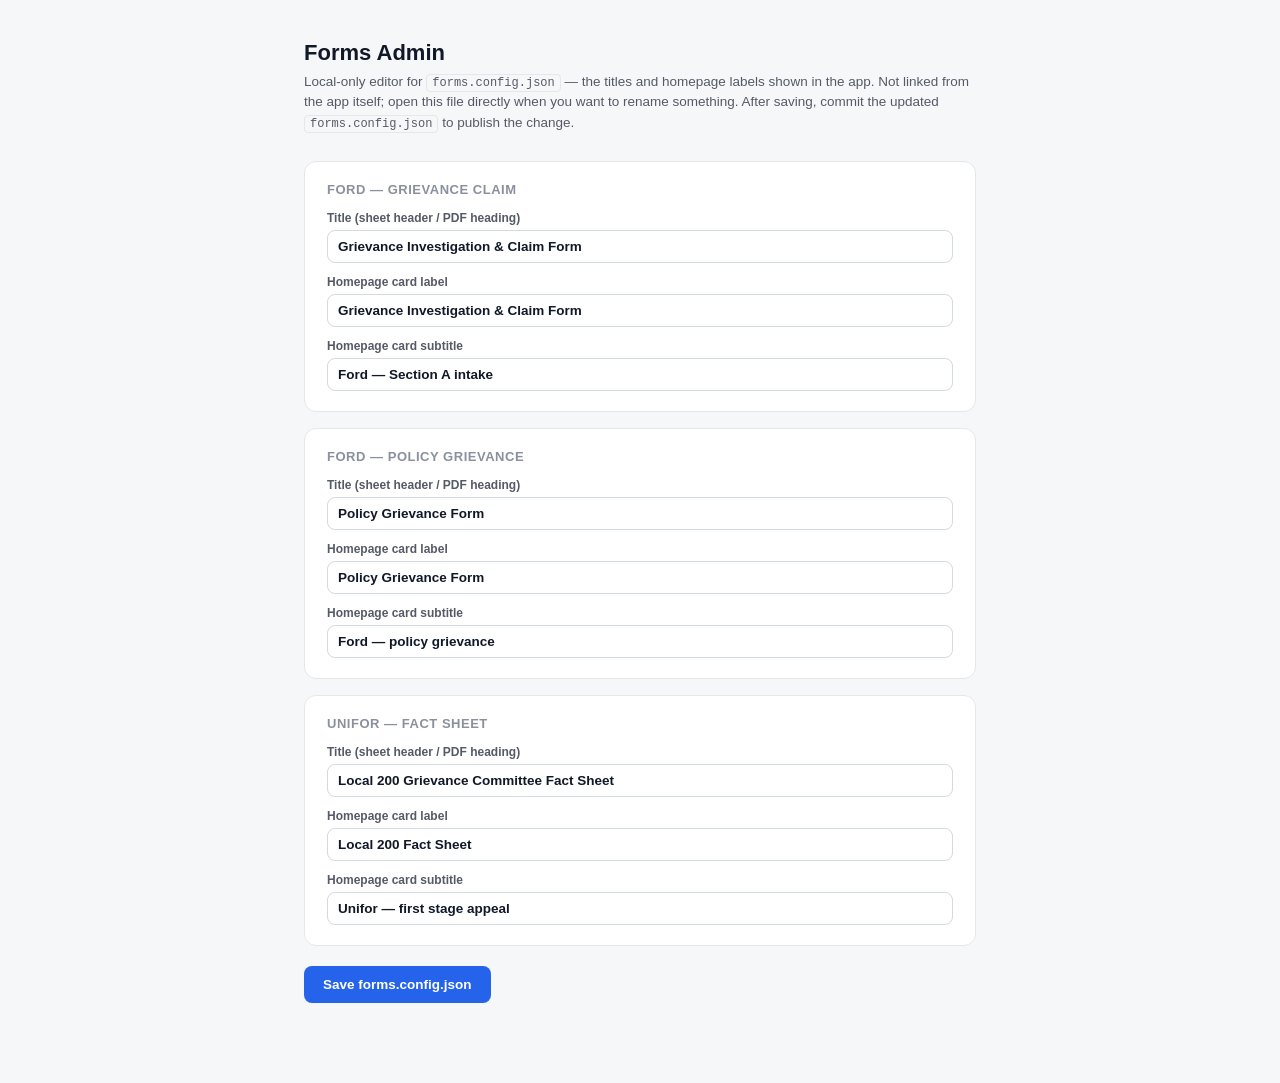
==== admin.html @ e6e23521 "Add Policy Grievance form, homepage previews, config-driven titles - Fix Section A's two stacked fie" ====
<!DOCTYPE html>
<html lang="en">
<head>
<meta charset="UTF-8">
<meta name="viewport" content="width=device-width, initial-scale=1.0">
<title>Forms Admin</title>
<style>
  :root {
    --c-bg: #f6f7f9;
    --c-surface: #ffffff;
    --c-text: #111827;
    --c-text-muted: #555a66;
    --c-text-faint: #8a909c;
    --c-border: #e5e7eb;
    --c-border-strong: #d5d9e0;
    --c-accent: #2563eb;
    --c-accent-hover: #1d4ed8;
    --c-accent-text: #ffffff;
  }
  * { box-sizing: border-box; }
  body {
    margin: 0;
    background: var(--c-bg);
    color: var(--c-text);
    font-family: -apple-system, BlinkMacSystemFont, "Segoe UI", Inter, Roboto, sans-serif;
    font-size: 14px;
  }
  .wrap { max-width: 720px; margin: 0 auto; padding: 40px 24px 80px; }
  h1 { font-size: 22px; margin: 0 0 6px; }
  .lede { color: var(--c-text-muted); margin: 0 0 28px; font-size: 13.5px; line-height: 1.5; }
  .lede strong { color: var(--c-text); }
  .card {
    background: var(--c-surface);
    border: 1px solid var(--c-border);
    border-radius: 12px;
    padding: 20px 22px;
    margin-bottom: 16px;
  }
  .card h2 {
    font-size: 13px;
    text-transform: uppercase;
    letter-spacing: 0.04em;
    color: var(--c-text-faint);
    margin: 0 0 14px;
  }
  label {
    display: flex;
    flex-direction: column;
    gap: 5px;
    font-size: 12px;
    font-weight: 600;
    color: var(--c-text-muted);
    margin-bottom: 12px;
  }
  label:last-child { margin-bottom: 0; }
  input {
    font: inherit;
    font-size: 13.5px;
    color: var(--c-text);
    border: 1px solid var(--c-border-strong);
    border-radius: 8px;
    padding: 8px 10px;
  }
  input:focus { outline: 2px solid var(--c-accent); outline-offset: 1px; }
  .actions { display: flex; align-items: center; gap: 12px; margin-top: 20px; }
  button {
    font: inherit;
    font-weight: 600;
    font-size: 13.5px;
    padding: 10px 18px;
    border-radius: 8px;
    border: 1px solid transparent;
    cursor: pointer;
  }
  .btn-primary { background: var(--c-accent); color: var(--c-accent-text); }
  .btn-primary:hover { background: var(--c-accent-hover); }
  .status { font-size: 12.5px; color: var(--c-text-muted); }
  .status.error { color: #b91c1c; }
  .status.ok { color: #15803d; }
  code {
    background: var(--c-bg);
    border: 1px solid var(--c-border);
    border-radius: 4px;
    padding: 1px 5px;
    font-size: 12px;
  }
</style>
</head>
<body>

<div class="wrap">
  <h1>Forms Admin</h1>
  <p class="lede">
    Local-only editor for <code>forms.config.json</code> — the titles and homepage labels shown
    in the app. Not linked from the app itself; open this file directly when you want to rename
    something. After saving, commit the updated <code>forms.config.json</code> to publish the
    change.
  </p>

  <div id="cards"></div>

  <div class="actions">
    <button type="button" class="btn-primary" id="saveBtn">Save forms.config.json</button>
    <span class="status" id="status"></span>
  </div>
</div>

<script>
const FIELDS = [
  { key: 'title', label: 'Title (sheet header / PDF heading)' },
  { key: 'homeLabel', label: 'Homepage card label' },
  { key: 'homeSub', label: 'Homepage card subtitle' },
];

const FORM_ORDER = ['ford', 'policy', 'unifor'];
const FORM_NAMES = { ford: 'Ford — Grievance Claim', policy: 'Ford — Policy Grievance', unifor: 'Unifor — Fact Sheet' };

let config = {};

async function load() {
  const res = await fetch('forms.config.json', { cache: 'no-store' });
  config = await res.json();
  render();
}

function render() {
  const container = document.getElementById('cards');
  container.innerHTML = '';
  FORM_ORDER.forEach(type => {
    if (!config[type]) return;
    const card = document.createElement('div');
    card.className = 'card';
    card.innerHTML = `<h2>${FORM_NAMES[type] || type}</h2>`;
    FIELDS.forEach(f => {
      const label = document.createElement('label');
      label.textContent = f.label;
      const input = document.createElement('input');
      input.type = 'text';
      input.value = config[type][f.key] || '';
      input.dataset.type = type;
      input.dataset.key = f.key;
      label.appendChild(input);
      card.appendChild(label);
    });
    container.appendChild(card);
  });
}

function collect() {
  const next = {};
  document.querySelectorAll('#cards input').forEach(input => {
    const { type, key } = input.dataset;
    next[type] = next[type] || {};
    next[type][key] = input.value;
  });
  return next;
}

function setStatus(msg, cls) {
  const el = document.getElementById('status');
  el.textContent = msg;
  el.className = 'status' + (cls ? ' ' + cls : '');
}

async function save() {
  const updated = { ...config, ...collect() };
  const json = JSON.stringify(updated, null, 2) + '\n';

  if (window.showSaveFilePicker) {
    try {
      const handle = await window.showSaveFilePicker({
        suggestedName: 'forms.config.json',
        types: [{ description: 'JSON', accept: { 'application/json': ['.json'] } }],
      });
      const writable = await handle.createWritable();
      await writable.write(json);
      await writable.close();
      config = updated;
      setStatus('Saved. Commit forms.config.json to publish this change.', 'ok');
      return;
    } catch (err) {
      if (err.name === 'AbortError') { setStatus('Cancelled.'); return; }
      setStatus('Could not save directly (' + err.message + ') — downloading instead.', 'error');
    }
  }

  // Fallback for browsers without the File System Access API: trigger a normal download.
  const blob = new Blob([json], { type: 'application/json' });
  const url = URL.createObjectURL(blob);
  const a = document.createElement('a');
  a.href = url;
  a.download = 'forms.config.json';
  a.click();
  URL.revokeObjectURL(url);
  setStatus('Downloaded — replace forms.config.json in the project with this file, then commit.');
}

document.getElementById('saveBtn').addEventListener('click', save);
load();
</script>
</body>
</html>
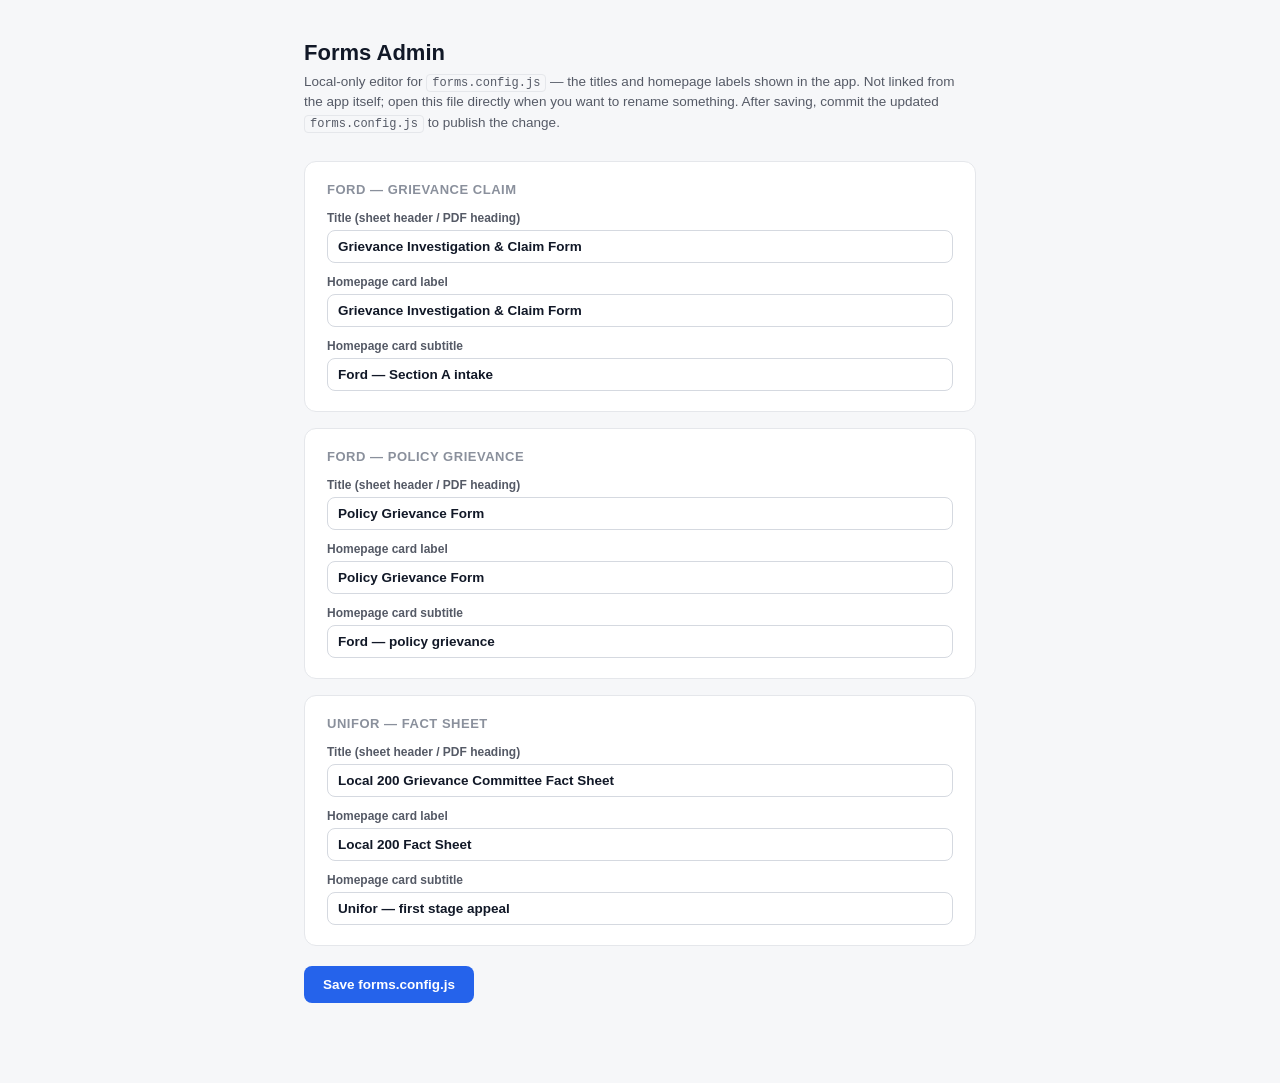
==== commit dfb44222: "Fix forms not loading when run locally: stop using fetch() for config fetch() of a local file is blo" ====
--- a/admin.html
+++ b/admin.html
@@ -91,20 +91,22 @@
 <div class="wrap">
   <h1>Forms Admin</h1>
   <p class="lede">
-    Local-only editor for <code>forms.config.json</code> — the titles and homepage labels shown
+    Local-only editor for <code>forms.config.js</code> — the titles and homepage labels shown
     in the app. Not linked from the app itself; open this file directly when you want to rename
-    something. After saving, commit the updated <code>forms.config.json</code> to publish the
+    something. After saving, commit the updated <code>forms.config.js</code> to publish the
     change.
   </p>
 
   <div id="cards"></div>
 
   <div class="actions">
-    <button type="button" class="btn-primary" id="saveBtn">Save forms.config.json</button>
+    <button type="button" class="btn-primary" id="saveBtn">Save forms.config.js</button>
     <span class="status" id="status"></span>
   </div>
 </div>
 
+<!-- Loaded as a plain script (not fetched) so this works over file:// the same as the main app -->
+<script src="forms.config.js"></script>
 <script>
 const FIELDS = [
   { key: 'title', label: 'Title (sheet header / PDF heading)' },
@@ -117,9 +119,8 @@
 
 let config = {};
 
-async function load() {
-  const res = await fetch('forms.config.json', { cache: 'no-store' });
-  config = await res.json();
+function load() {
+  config = window.FORMS_CONFIG_DATA || {};
   render();
 }
 
@@ -164,19 +165,21 @@
 
 async function save() {
   const updated = { ...config, ...collect() };
-  const json = JSON.stringify(updated, null, 2) + '\n';
+  const source = '/* Form display names — homepage card label/subtitle + sheet-header/PDF title. '
+    + 'Edited via admin.html; a plain <script src> (not fetch) so this loads fine over file://. */\n'
+    + 'window.FORMS_CONFIG_DATA = ' + JSON.stringify(updated, null, 2) + ';\n';
 
   if (window.showSaveFilePicker) {
     try {
       const handle = await window.showSaveFilePicker({
-        suggestedName: 'forms.config.json',
-        types: [{ description: 'JSON', accept: { 'application/json': ['.json'] } }],
+        suggestedName: 'forms.config.js',
+        types: [{ description: 'JavaScript', accept: { 'text/javascript': ['.js'] } }],
       });
       const writable = await handle.createWritable();
-      await writable.write(json);
+      await writable.write(source);
       await writable.close();
       config = updated;
-      setStatus('Saved. Commit forms.config.json to publish this change.', 'ok');
+      setStatus('Saved. Commit forms.config.js to publish this change.', 'ok');
       return;
     } catch (err) {
       if (err.name === 'AbortError') { setStatus('Cancelled.'); return; }
@@ -185,14 +188,19 @@
   }
 
   // Fallback for browsers without the File System Access API: trigger a normal download.
-  const blob = new Blob([json], { type: 'application/json' });
+  // The anchor must be attached to the document, and the object URL must outlive the "Save As"
+  // dialog if the browser is set to prompt for a location — revoking it immediately after click()
+  // can race that dialog and produce a truncated (sometimes 0-byte) file.
+  const blob = new Blob([source], { type: 'text/javascript' });
   const url = URL.createObjectURL(blob);
   const a = document.createElement('a');
   a.href = url;
-  a.download = 'forms.config.json';
+  a.download = 'forms.config.js';
+  document.body.appendChild(a);
   a.click();
-  URL.revokeObjectURL(url);
-  setStatus('Downloaded — replace forms.config.json in the project with this file, then commit.');
+  a.remove();
+  setTimeout(() => URL.revokeObjectURL(url), 30000);
+  setStatus('Downloaded — replace forms.config.js in the project with this file, then commit.');
 }
 
 document.getElementById('saveBtn').addEventListener('click', save);
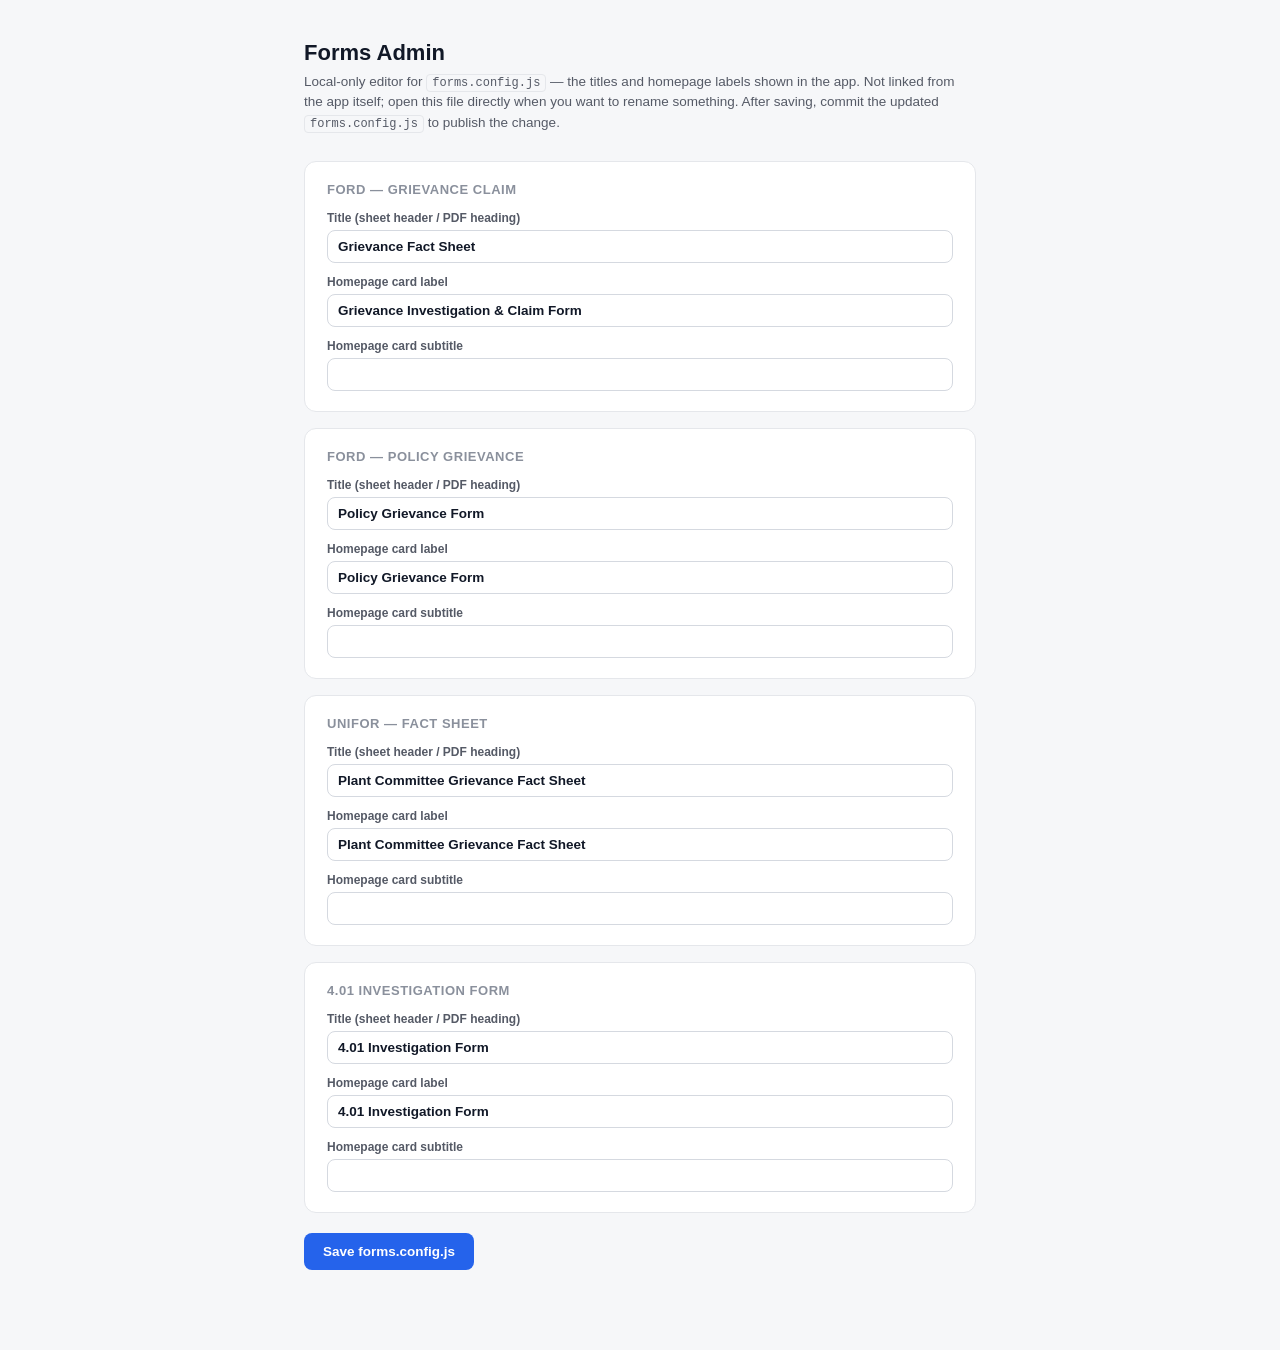
==== commit 95ecfbaf: "Real Unifor logo, full 5-page Fact Sheet, new 4.01 Investigation Form - Replace the hand-drawn Unifo" ====
--- a/admin.html
+++ b/admin.html
@@ -114,8 +114,8 @@
   { key: 'homeSub', label: 'Homepage card subtitle' },
 ];
 
-const FORM_ORDER = ['ford', 'policy', 'unifor'];
-const FORM_NAMES = { ford: 'Ford — Grievance Claim', policy: 'Ford — Policy Grievance', unifor: 'Unifor — Fact Sheet' };
+const FORM_ORDER = ['ford', 'policy', 'unifor', 'investigation'];
+const FORM_NAMES = { ford: 'Ford — Grievance Claim', policy: 'Ford — Policy Grievance', unifor: 'Unifor — Fact Sheet', investigation: '4.01 Investigation Form' };
 
 let config = {};
 
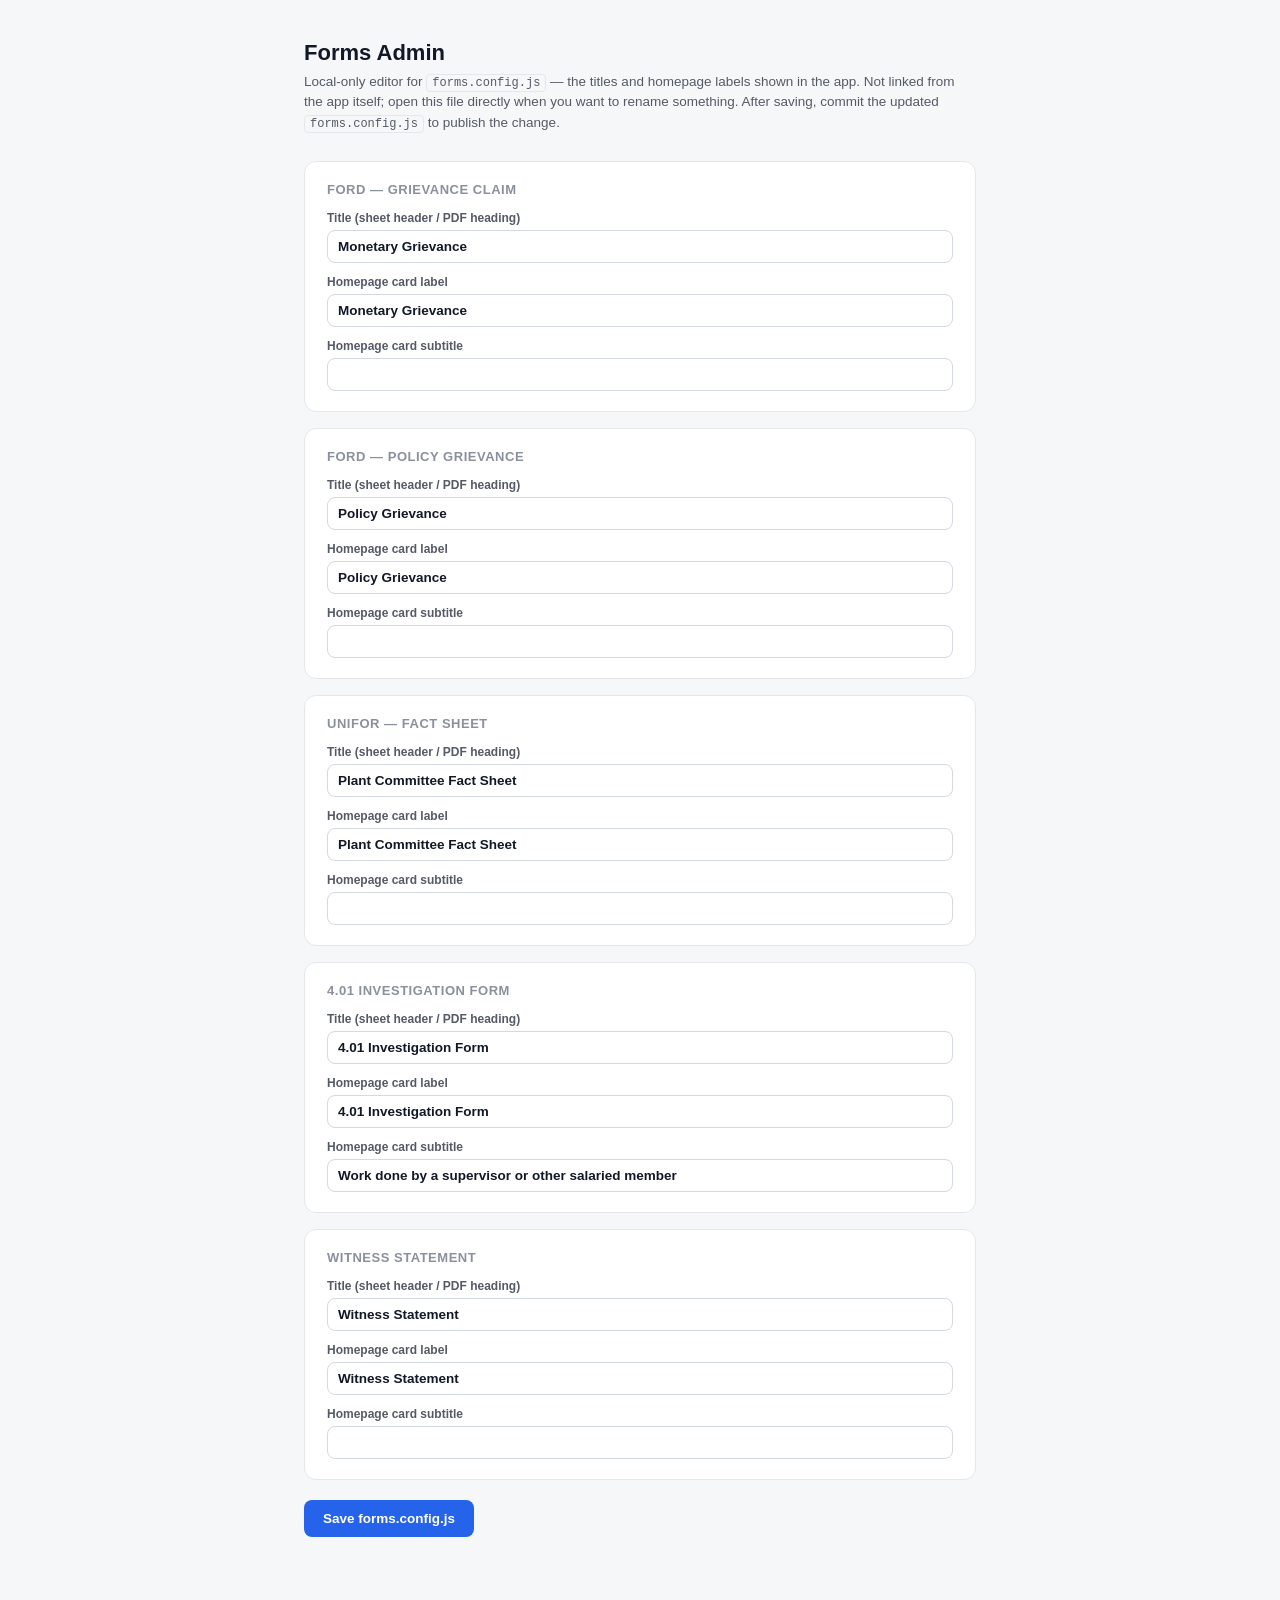
==== commit a1088d42: "Witness Statement form, with signature lines that come and go A fifth form on Local 200 paper: what " ====
--- a/admin.html
+++ b/admin.html
@@ -114,8 +114,8 @@
   { key: 'homeSub', label: 'Homepage card subtitle' },
 ];
 
-const FORM_ORDER = ['ford', 'policy', 'unifor', 'investigation'];
-const FORM_NAMES = { ford: 'Ford — Grievance Claim', policy: 'Ford — Policy Grievance', unifor: 'Unifor — Fact Sheet', investigation: '4.01 Investigation Form' };
+const FORM_ORDER = ['ford', 'policy', 'unifor', 'investigation', 'witness'];
+const FORM_NAMES = { ford: 'Ford — Grievance Claim', policy: 'Ford — Policy Grievance', unifor: 'Unifor — Fact Sheet', investigation: '4.01 Investigation Form', witness: 'Witness Statement' };
 
 let config = {};
 
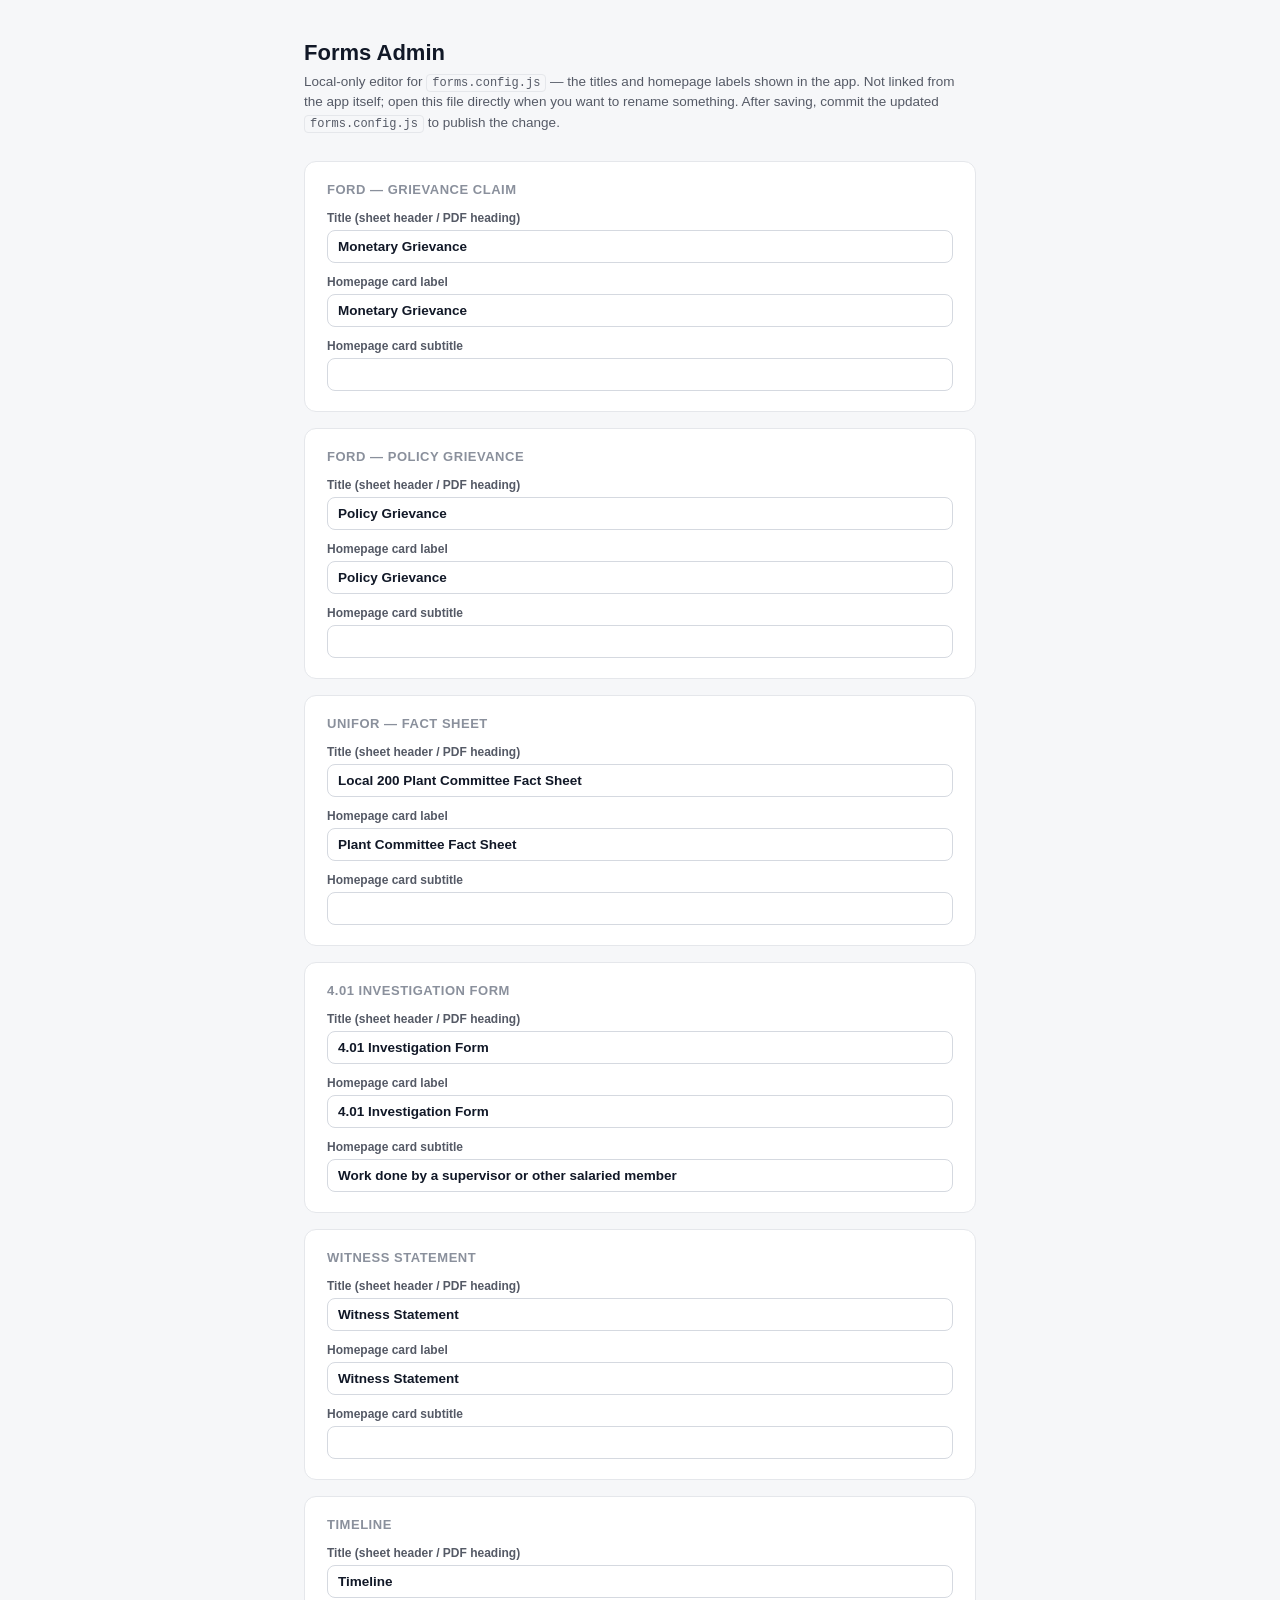
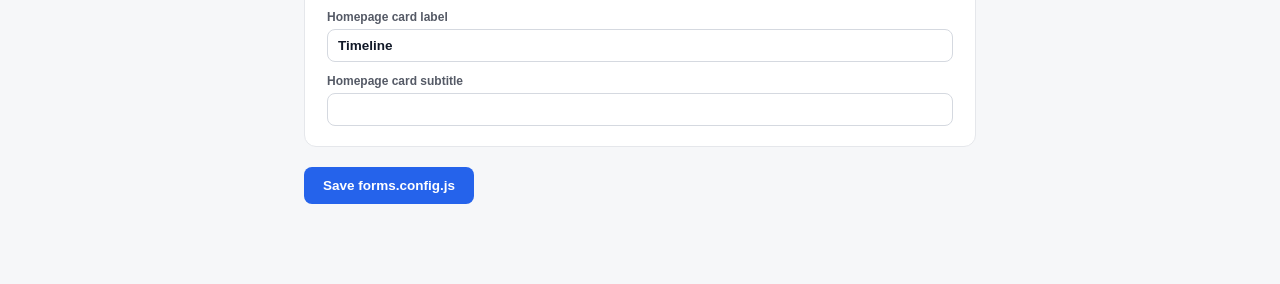
==== commit 5bb0a581: "Timeline form: dated entries down a rail, with the days between A sixth form on Local 200 paper. Reg" ====
--- a/admin.html
+++ b/admin.html
@@ -114,8 +114,8 @@
   { key: 'homeSub', label: 'Homepage card subtitle' },
 ];
 
-const FORM_ORDER = ['ford', 'policy', 'unifor', 'investigation', 'witness'];
-const FORM_NAMES = { ford: 'Ford — Grievance Claim', policy: 'Ford — Policy Grievance', unifor: 'Unifor — Fact Sheet', investigation: '4.01 Investigation Form', witness: 'Witness Statement' };
+const FORM_ORDER = ['ford', 'policy', 'unifor', 'investigation', 'witness', 'timeline'];
+const FORM_NAMES = { ford: 'Ford — Grievance Claim', policy: 'Ford — Policy Grievance', unifor: 'Unifor — Fact Sheet', investigation: '4.01 Investigation Form', witness: 'Witness Statement', timeline: 'Timeline' };
 
 let config = {};
 
